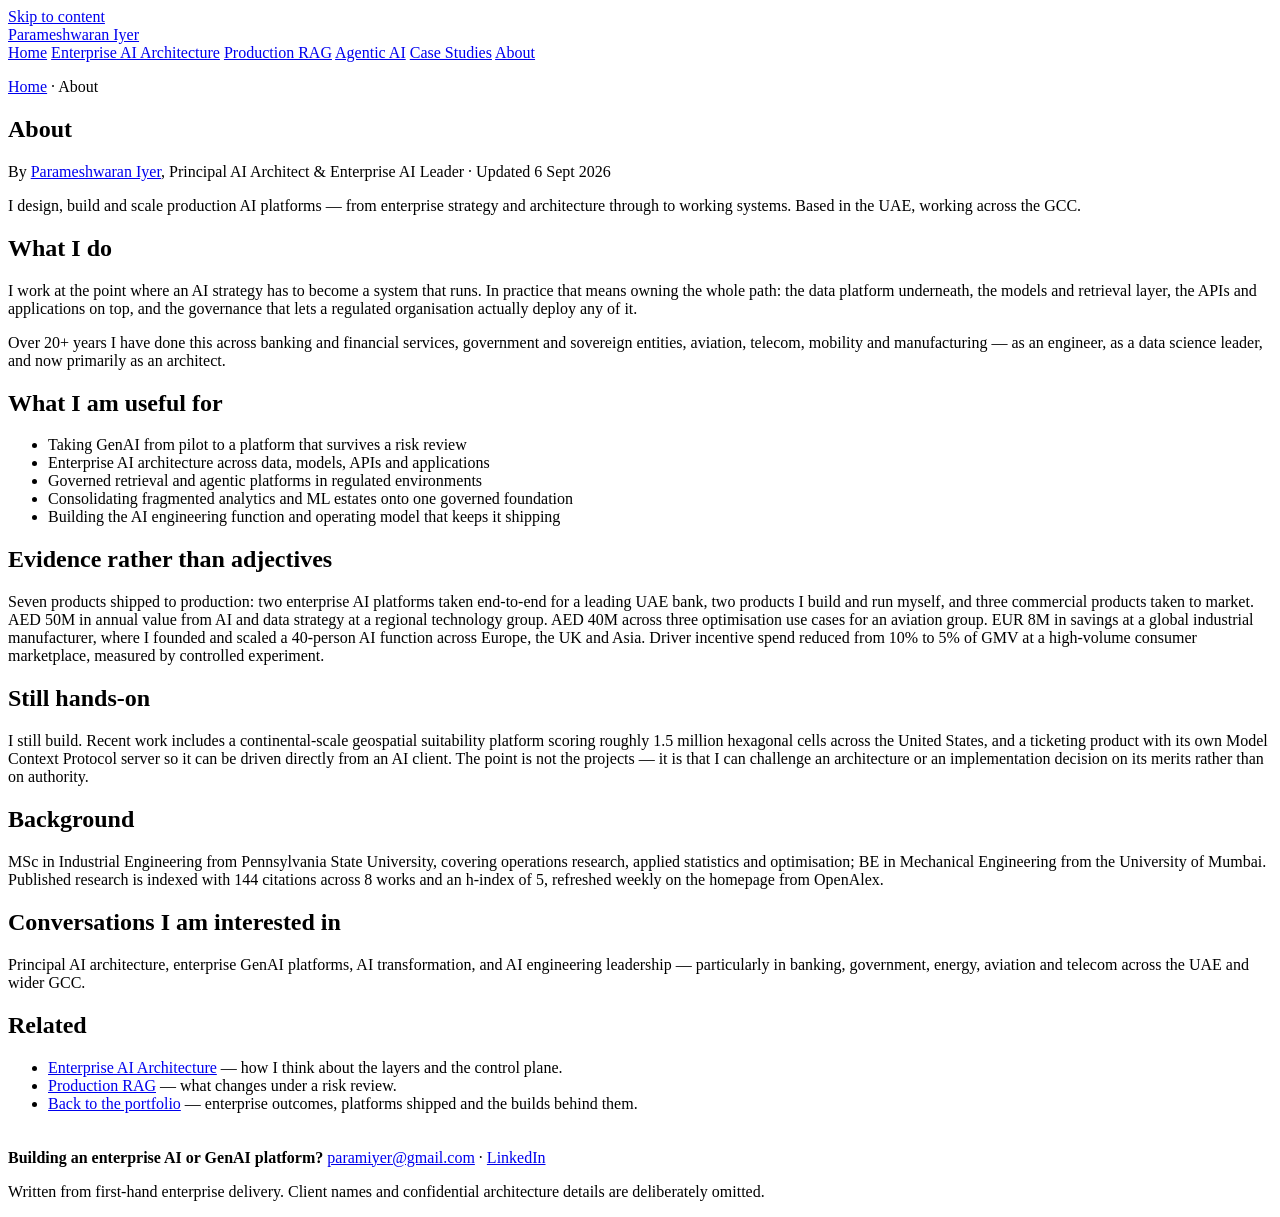
==== about/index.html @ d6b4d466 "fix: separate the venture from personal builds, and stop worktrees inflating activity Two changes, t" ====
<!DOCTYPE html>
<html lang="en">
<head>
<meta charset="UTF-8">
<title>About Parameshwaran Iyer | Principal AI Architect</title>
<meta name="viewport" content="width=device-width, initial-scale=1">
<meta name="description" content="Parameshwaran Iyer is a Principal AI Architect and Enterprise AI Leader based in the UAE, working across banking, government, aviation, telecom and industrial enterprises in the GCC.">
<link rel="canonical" href="https://paramiyer.github.io/about/">
<meta name="theme-color" content="#0d1117" media="(prefers-color-scheme: dark)">
<meta name="theme-color" content="#f6f8fa" media="(prefers-color-scheme: light)">
<link rel="icon" href="../favicon.svg" type="image/svg+xml">
<link rel="apple-touch-icon" href="../apple-touch-icon.png">
<link rel="stylesheet" href="../styles.css">

<meta property="og:type" content="article">
<meta property="og:site_name" content="Parameshwaran Iyer">
<meta property="og:locale" content="en_GB">
<meta property="og:url" content="https://paramiyer.github.io/about/">
<meta property="og:title" content="About Parameshwaran Iyer">
<meta property="og:description" content="Parameshwaran Iyer is a Principal AI Architect and Enterprise AI Leader based in the UAE, working across banking, government, aviation, telecom and industrial enterprises in the GCC.">
<meta property="og:image" content="https://paramiyer.github.io/og-image.png">
<meta name="twitter:card" content="summary_large_image">
<meta name="twitter:title" content="About Parameshwaran Iyer">
<meta name="twitter:description" content="Parameshwaran Iyer is a Principal AI Architect and Enterprise AI Leader based in the UAE, working across banking, government, aviation, telecom and industrial enterprises in the GCC.">
<meta name="twitter:image" content="https://paramiyer.github.io/og-image.png">

<script type="application/ld+json">
{
  "@context": "https://schema.org",
  "@graph": [
    {
      "@type": "AboutPage",
      "@id": "https://paramiyer.github.io/about/#article",
      "headline": "About Parameshwaran Iyer",
      "description": "Parameshwaran Iyer is a Principal AI Architect and Enterprise AI Leader based in the UAE, working across banking, government, aviation, telecom and industrial enterprises in the GCC.",
      "url": "https://paramiyer.github.io/about/",
      "inLanguage": "en",
      "datePublished": "2026-08-29",
      "dateModified": "6 Sept 2026",
      "author": {
        "@id": "https://paramiyer.github.io/#person"
      },
      "publisher": {
        "@id": "https://paramiyer.github.io/#person"
      },
      "mainEntityOfPage": "https://paramiyer.github.io/about/",
      "about": [
        "Enterprise AI Architecture",
        "AI Platforms",
        "AI Transformation"
      ]
    },
    {
      "@type": "BreadcrumbList",
      "@id": "https://paramiyer.github.io/about/#breadcrumbs",
      "itemListElement": [
        {
          "@type": "ListItem",
          "position": 1,
          "name": "Home",
          "item": "https://paramiyer.github.io/"
        },
        {
          "@type": "ListItem",
          "position": 2,
          "name": "About",
          "item": "https://paramiyer.github.io/about/"
        }
      ]
    }
  ]
}
</script>
</head>
<body>
<a class="skip" href="#main">Skip to content</a>
<nav class="nav" aria-label="Primary">
  <a class="nav-brand" href="../">Parameshwaran Iyer</a>
  <div class="nav-links">
    <a href="../">Home</a>
    <a href="../enterprise-ai-architecture/">Enterprise AI Architecture</a>
    <a href="../enterprise-rag/">Production RAG</a>
    <a href="../agentic-ai/">Agentic AI</a>
    <a href="../case-studies/">Case Studies</a>
    <a href="../about/" aria-current="page">About</a>
  </div>
</nav>
<div class="wrap">
<main id="main">
<article class="article">
  <p class="crumbs"><a href="../">Home</a> · About</p>
  <h1>About</h1>
  <p class="byline">By <a href="../about/">Parameshwaran Iyer</a>, Principal AI Architect &amp; Enterprise AI Leader · Updated 6 Sept 2026</p>

  <div class="answer">
    <p>I design, build and scale production AI platforms — from enterprise strategy and
    architecture through to working systems. Based in the UAE, working across the GCC.</p>
  </div>

  <h2>What I do</h2>
  <p>I work at the point where an AI strategy has to become a system that runs. In
  practice that means owning the whole path: the data platform underneath, the models and
  retrieval layer, the APIs and applications on top, and the governance that lets a
  regulated organisation actually deploy any of it.</p>
  <p>Over 20+ years I have done this across banking and financial services, government and
  sovereign entities, aviation, telecom, mobility and manufacturing — as an engineer, as a
  data science leader, and now primarily as an architect.</p>

  <h2>What I am useful for</h2>
  <ul>
    <li>Taking GenAI from pilot to a platform that survives a risk review</li>
    <li>Enterprise AI architecture across data, models, APIs and applications</li>
    <li>Governed retrieval and agentic platforms in regulated environments</li>
    <li>Consolidating fragmented analytics and ML estates onto one governed foundation</li>
    <li>Building the AI engineering function and operating model that keeps it shipping</li>
  </ul>

  <h2>Evidence rather than adjectives</h2>
  <p>Seven products shipped to production: two enterprise AI platforms taken end-to-end for a leading UAE bank, two products I build and run myself, and three commercial products taken to market.
  AED 50M in annual value from AI and data strategy at a regional technology group. AED
  40M across three optimisation use cases for an aviation group. EUR 8M in savings at a
  global industrial manufacturer, where I founded and scaled a 40-person AI function
  across Europe, the UK and Asia. Driver incentive spend reduced from 10% to 5% of GMV at
  a high-volume consumer marketplace, measured by controlled experiment.</p>

  <h2>Still hands-on</h2>
  <p>I still build. Recent work includes a continental-scale geospatial suitability
  platform scoring roughly 1.5 million hexagonal cells across the United States, and a
  ticketing product with its own Model Context Protocol server so it can be driven
  directly from an AI client. The point is not the projects — it is that I can challenge
  an architecture or an implementation decision on its merits rather than on authority.</p>

  <h2>Background</h2>
  <p>MSc in Industrial Engineering from Pennsylvania State University, covering operations
  research, applied statistics and optimisation; BE in Mechanical Engineering from the
  University of Mumbai. Published research is indexed with 144 citations across 8 works
  and an h-index of 5, refreshed weekly on the homepage from OpenAlex.</p>

  <h2>Conversations I am interested in</h2>
  <p>Principal AI architecture, enterprise GenAI platforms, AI transformation, and AI
  engineering leadership — particularly in banking, government, energy, aviation and
  telecom across the UAE and wider GCC.</p>

  <div class="related">
    <h2>Related</h2>
    <ul>
      <li><a href="../enterprise-ai-architecture/">Enterprise AI Architecture</a> — how I think about the layers and the control plane.</li>
      <li><a href="../enterprise-rag/">Production RAG</a> — what changes under a risk review.</li>
      <li><a href="../">Back to the portfolio</a> — enterprise outcomes, platforms shipped and the builds behind them.</li>
    </ul>
  </div>
  <p style="margin-top:36px"><strong>Building an enterprise AI or GenAI platform?</strong>
  <a href="mailto:paramiyer@gmail.com">paramiyer@gmail.com</a> ·
  <a href="https://www.linkedin.com/in/parameshwaran-iyer-790b2131/" target="_blank" rel="noopener">LinkedIn</a></p>
</article>
</main>
</div>
<footer class="wrap">
  <p>Written from first-hand enterprise delivery. Client names and confidential
  architecture details are deliberately omitted.</p>
</footer>
</body>
</html>
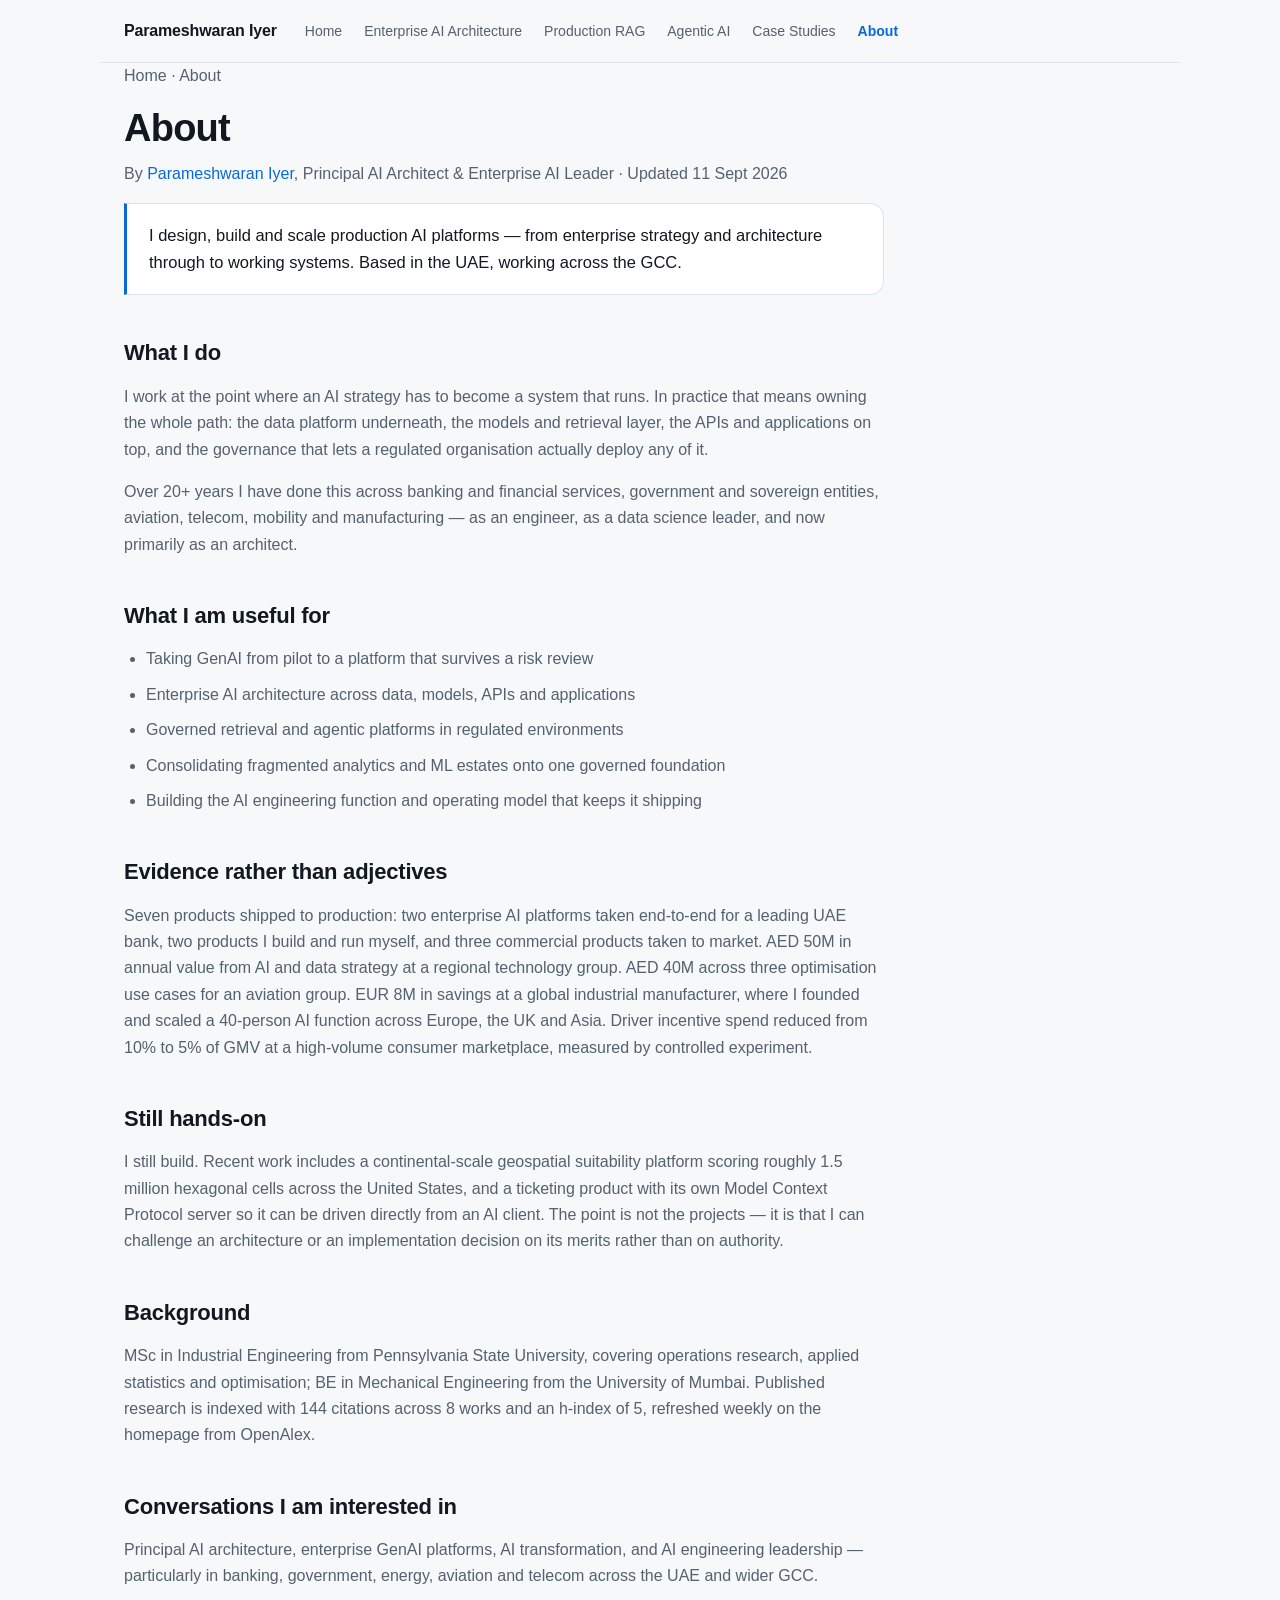
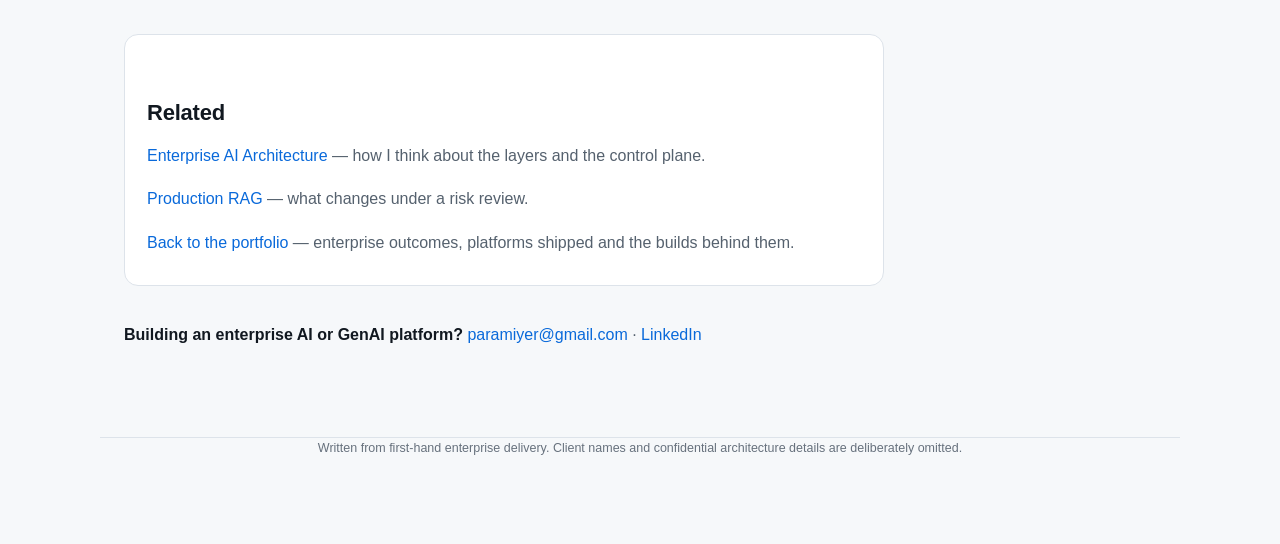
==== commit 9b21d641: "feat: add the GA4 measurement tag Google tag G-3Z5VGCH78G, added in both places a page can come from" ====
--- a/about/index.html
+++ b/about/index.html
@@ -2,6 +2,14 @@
 <html lang="en">
 <head>
 <meta charset="UTF-8">
+<!-- Google tag (gtag.js) -->
+<script async src="https://www.googletagmanager.com/gtag/js?id=G-3Z5VGCH78G"></script>
+<script>
+  window.dataLayer = window.dataLayer || [];
+  function gtag(){dataLayer.push(arguments);}
+  gtag('js', new Date());
+  gtag('config', 'G-3Z5VGCH78G');
+</script>
 <title>About Parameshwaran Iyer | Principal AI Architect</title>
 <meta name="viewport" content="width=device-width, initial-scale=1">
 <meta name="description" content="Parameshwaran Iyer is a Principal AI Architect and Enterprise AI Leader based in the UAE, working across banking, government, aviation, telecom and industrial enterprises in the GCC.">
@@ -36,7 +44,7 @@
       "url": "https://paramiyer.github.io/about/",
       "inLanguage": "en",
       "datePublished": "2026-08-29",
-      "dateModified": "6 Sept 2026",
+      "dateModified": "11 Sept 2026",
       "author": {
         "@id": "https://paramiyer.github.io/#person"
       },
@@ -90,7 +98,7 @@
 <article class="article">
   <p class="crumbs"><a href="../">Home</a> · About</p>
   <h1>About</h1>
-  <p class="byline">By <a href="../about/">Parameshwaran Iyer</a>, Principal AI Architect &amp; Enterprise AI Leader · Updated 6 Sept 2026</p>
+  <p class="byline">By <a href="../about/">Parameshwaran Iyer</a>, Principal AI Architect &amp; Enterprise AI Leader · Updated 11 Sept 2026</p>
 
   <div class="answer">
     <p>I design, build and scale production AI platforms — from enterprise strategy and
--- a/styles.css
+++ b/styles.css
@@ -0,0 +1,322 @@
+:root{
+  --bg:#0d1117; --panel:#161b22; --panel-2:#1c2129; --line:#272e38;
+  --text:#e6edf3; --muted:#9aa7b4; --dim:#7d8998;
+  --accent:#58a6ff; --accent-soft:rgba(88,166,255,.12);
+  --good:#3fb950;
+  --radius:14px;
+  --maxw:1080px;
+}
+@media (prefers-color-scheme: light){
+  :root{
+    --bg:#f6f8fa; --panel:#ffffff; --panel-2:#f2f5f8; --line:#dde3ea;
+    --text:#111820; --muted:#55616e; --dim:#67717d;
+    --accent:#0969da; --accent-soft:rgba(9,105,218,.09);
+    --good:#1a7f37;
+  }
+}
+*{box-sizing:border-box}
+html{-webkit-text-size-adjust:100%}
+body{
+  margin:0; background:var(--bg); color:var(--text);
+  font-family:-apple-system,BlinkMacSystemFont,"Segoe UI",Inter,Roboto,Helvetica,Arial,sans-serif;
+  line-height:1.65; font-size:16px;
+  -webkit-font-smoothing:antialiased;
+}
+.wrap{max-width:var(--maxw); margin:0 auto; padding:0 24px 72px}
+.skip{
+  position:absolute; left:-9999px; top:0; background:var(--panel); color:var(--text);
+  padding:10px 16px; border:1px solid var(--line); border-radius:0 0 8px 0; z-index:10;
+}
+.skip:focus{left:0}
+a{color:var(--accent); text-decoration:none}
+a:hover{text-decoration:underline}
+a:focus-visible,.chip:focus-visible{outline:2px solid var(--accent); outline-offset:3px; border-radius:4px}
+
+/* ── header ─────────────────────────────────────────── */
+header{padding:40px 0 30px; text-align:center}
+.avatar{
+  width:108px; height:108px; border-radius:50%; object-fit:cover;
+  border:3px solid var(--line); margin-bottom:14px;
+}
+h1{margin:0 0 6px; font-size:clamp(30px,5vw,44px); letter-spacing:-.02em; font-weight:700}
+.tagline{margin:0 0 18px; color:var(--muted); font-size:clamp(15px,2.2vw,19px); font-weight:500}
+.badge{
+  display:inline-flex; align-items:center; gap:8px; flex-wrap:wrap; justify-content:center;
+  background:var(--accent-soft); border:1px solid var(--line);
+  color:var(--muted); border-radius:999px;
+  padding:7px 16px; font-size:12.5px; letter-spacing:.01em;
+}
+.badge strong{color:var(--text); font-weight:650}
+.badge .pulse{
+  width:7px; height:7px; border-radius:50%; background:var(--good);
+  box-shadow:0 0 0 0 rgba(63,185,80,.5); animation:pulse 2.6s infinite;
+}
+@keyframes pulse{
+  0%{box-shadow:0 0 0 0 rgba(63,185,80,.5)}
+  70%{box-shadow:0 0 0 7px rgba(63,185,80,0)}
+  100%{box-shadow:0 0 0 0 rgba(63,185,80,0)}
+}
+.hero-line{
+  max-width:640px; margin:0 auto 16px; color:var(--muted);
+  font-size:clamp(14.5px,1.9vw,16.5px); line-height:1.6;
+}
+.refreshed{color:var(--dim)}
+
+/* ── sections ───────────────────────────────────────── */
+section{margin-top:52px}
+main > section:first-child{margin-top:34px}
+h2{
+  font-size:13px; text-transform:uppercase; letter-spacing:.13em;
+  color:var(--muted); font-weight:700; margin:0 0 20px;
+  padding-bottom:10px; border-bottom:1px solid var(--line);
+}
+h3{margin:0 0 6px; font-size:16px; font-weight:650; letter-spacing:-.01em}
+p{margin:0 0 14px}
+.lead{font-size:17.5px; color:var(--text)}
+
+/* ── metric tiles ───────────────────────────────────── */
+.metrics{display:grid; grid-template-columns:repeat(4,1fr); gap:14px}
+.metric{
+  background:var(--panel); border:1px solid var(--line); border-radius:var(--radius);
+  padding:20px 18px; text-align:left;
+}
+.metric-v{
+  font-size:clamp(24px,3.4vw,33px); font-weight:700; letter-spacing:-.03em;
+  font-variant-numeric:tabular-nums; line-height:1.15; color:var(--text);
+}
+.metric-l{font-size:13.5px; color:var(--muted); margin-top:6px; line-height:1.4}
+.metric-src{
+  margin-top:12px; font-size:10.5px; letter-spacing:.07em; text-transform:uppercase;
+  color:var(--dim); display:inline-flex; align-items:center; gap:5px;
+}
+.metric-src::before{content:""; width:6px; height:6px; border-radius:50%; background:var(--dim)}
+.metric-src--live::before{background:var(--good)}
+.metric-src--product::before{background:var(--accent)}
+
+/* ── capability matrix ──────────────────────────────── */
+.caps{display:grid; grid-template-columns:repeat(2,1fr); gap:14px}
+.cap{background:var(--panel); border:1px solid var(--line); border-radius:var(--radius); padding:20px}
+.cap-name{color:var(--text)}
+.cap-proves{color:var(--muted); font-size:14px; margin:0 0 14px}
+.chips{display:flex; flex-wrap:wrap; gap:8px}
+.chip{
+  display:inline-flex; align-items:center; gap:7px;
+  background:var(--panel-2); border:1px solid var(--line); border-radius:999px;
+  padding:5px 12px; font-size:12.5px; color:var(--text);
+}
+a.chip:hover{border-color:var(--accent); text-decoration:none}
+.chip--private{color:var(--muted); border-style:dashed}
+.dot{width:9px; height:9px; border-radius:50%; display:inline-block; flex:none}
+.tag-private{
+  font-size:10.5px; letter-spacing:.06em; text-transform:uppercase;
+  color:var(--dim); border:1px dashed var(--line); border-radius:999px; padding:1px 7px;
+}
+
+/* ── project cards ──────────────────────────────────── */
+.cards{display:grid; grid-template-columns:repeat(2,1fr); gap:14px}
+.card{
+  background:var(--panel); border:1px solid var(--line); border-radius:var(--radius);
+  padding:20px; position:relative;
+}
+.card--flagship{border-color:color-mix(in srgb,var(--accent) 40%,var(--line))}
+.card-t a{color:var(--text)}
+.card-t a:hover{color:var(--accent)}
+.card-d{color:var(--muted); font-size:14px; margin:6px 0 14px}
+.card-m{display:flex; align-items:center; gap:8px; flex-wrap:wrap; font-size:12.5px; color:var(--dim)}
+.sep{opacity:.5}
+
+/* ── language bar ───────────────────────────────────── */
+.langbar{display:flex; height:12px; border-radius:999px; overflow:hidden; border:1px solid var(--line)}
+.seg{display:block; height:100%}
+.langkey{
+  list-style:none; padding:0; margin:16px 0 0;
+  display:flex; flex-wrap:wrap; gap:8px 22px; font-size:13px; color:var(--muted);
+}
+.langkey li{display:flex; align-items:center; gap:7px}
+.pct{color:var(--dim); font-variant-numeric:tabular-nums}
+
+/* ── lists ──────────────────────────────────────────── */
+.stack{list-style:none; padding:0; margin:0; display:grid; gap:12px}
+.stack li{
+  background:var(--panel); border:1px solid var(--line); border-radius:var(--radius);
+  padding:16px 18px; font-size:15px;
+}
+.stack .who{color:var(--text); font-weight:650}
+.stack .what{color:var(--muted)}
+.impact{list-style:none; padding:0; margin:0; display:grid; grid-template-columns:repeat(2,1fr); gap:12px}
+.impact li{
+  background:var(--panel); border:1px solid var(--line); border-radius:var(--radius);
+  padding:16px 18px; font-size:14.5px; color:var(--muted);
+}
+.impact b{
+  display:block; color:var(--text); font-size:20px; font-weight:700;
+  letter-spacing:-.02em; font-variant-numeric:tabular-nums; margin-bottom:3px;
+}
+.tags{display:flex; flex-wrap:wrap; gap:8px; padding:0; margin:0; list-style:none}
+.tags li{
+  background:var(--panel); border:1px solid var(--line); border-radius:999px;
+  padding:7px 14px; font-size:13.5px; color:var(--muted);
+}
+.plain{padding-left:20px; margin:0; color:var(--muted)}
+.plain li{margin-bottom:8px}
+.plain strong{color:var(--text)}
+
+/* ── research ───────────────────────────────────────── */
+.figure{
+  background:var(--panel); border:1px solid var(--line); border-radius:var(--radius);
+  padding:22px; text-align:center; margin-top:18px;
+}
+.figure img{max-width:min(520px,100%); height:auto; border-radius:8px}
+.figure figcaption{color:var(--dim); font-size:12.5px; margin-top:12px}
+
+/* ── weekly activity ───────────────────────────────── */
+.activity{
+  background:var(--panel); border:1px solid var(--line); border-radius:var(--radius);
+  padding:20px 22px;
+}
+.act-line{
+  display:flex; flex-wrap:wrap; align-items:baseline; gap:10px;
+  margin:0 0 8px; font-size:15px; color:var(--muted);
+}
+.act-line b{
+  color:var(--text); font-size:24px; font-weight:700;
+  letter-spacing:-.02em; font-variant-numeric:tabular-nums; margin-right:4px;
+}
+.act-note{margin:0; font-size:12.5px; color:var(--dim); line-height:1.55}
+/* Shown only when the local activity snapshot has aged out and the figures fall
+   back to public repositories. Deliberately legible rather than a faint footnote:
+   its whole purpose is to stop a much smaller number reading as the full picture. */
+.act-stale{margin:8px 0 0; padding:8px 10px; font-size:12.5px; line-height:1.55;
+  border-left:3px solid var(--warn, #b06f00); background:var(--warn-bg, rgba(176,111,0,.08));
+  border-radius:0 4px 4px 0}
+@media (prefers-color-scheme:dark){
+  .act-stale{border-left-color:#d69a3a; background:rgba(214,154,58,.10)}
+}
+:root[data-theme="dark"] .act-stale{border-left-color:#d69a3a; background:rgba(214,154,58,.10)}
+:root[data-theme="light"] .act-stale{border-left-color:#b06f00; background:rgba(176,111,0,.08)}
+
+/* ── citation chart ─────────────────────────────────── */
+.citebox{
+  background:var(--panel); border:1px solid var(--line); border-radius:var(--radius);
+  padding:22px; margin-top:18px;
+}
+.citestats{
+  display:flex; flex-wrap:wrap; gap:10px 30px; margin-bottom:18px;
+  font-size:13.5px; color:var(--muted);
+}
+.citestats b{
+  color:var(--text); font-size:22px; font-weight:700; letter-spacing:-.02em;
+  font-variant-numeric:tabular-nums; margin-right:6px;
+}
+.chart{width:100%; height:auto; display:block; overflow:visible}
+.cbar{fill:var(--accent); opacity:.85; transition:opacity .15s}
+.cbar:hover{opacity:1}
+.cgrid{stroke:var(--line); stroke-width:1}
+.cax{fill:var(--dim); font-size:10.5px; font-family:inherit}
+.citenote{color:var(--dim); font-size:12.5px; margin:16px 0 0; line-height:1.55}
+
+/* ── footer ─────────────────────────────────────────── */
+footer{
+  margin-top:64px; padding-top:24px; border-top:1px solid var(--line);
+  text-align:center; color:var(--dim); font-size:12.5px;
+}
+
+/* ── responsive ─────────────────────────────────────── */
+@media (max-width:820px){
+  .metrics{grid-template-columns:repeat(2,1fr)}
+  .caps,.cards,.impact{grid-template-columns:1fr}
+}
+@media (max-width:460px){
+  .metrics{grid-template-columns:1fr}
+  header{padding:44px 0 28px}
+}
+
+/* ── motion / print ─────────────────────────────────── */
+@media (prefers-reduced-motion:reduce){
+  *,*::before,*::after{animation:none!important; transition:none!important}
+}
+@media print{
+  :root{--bg:#fff;--panel:#fff;--panel-2:#fff;--line:#ccc;--text:#000;--muted:#333;--dim:#555;--accent:#000}
+  body{font-size:11pt}
+  .badge .pulse,.avatar{display:none}
+  .metric,.cap,.card,.stack li,.impact li,.figure{break-inside:avoid}
+  a[href^="http"]::after{content:" (" attr(href) ")"; font-size:8pt; color:#555}
+  section{margin-top:22px}
+}
+
+/* ── primary navigation (multi-page) ────────────────── */
+.nav{
+  display:flex; flex-wrap:wrap; align-items:center; gap:12px 28px;
+  max-width:var(--maxw); margin:0 auto; padding:18px 24px;
+  border-bottom:1px solid var(--line);
+}
+.nav-brand{color:var(--text); font-weight:650; letter-spacing:-.01em}
+.nav-brand:hover{text-decoration:none; color:var(--accent)}
+.nav-links{display:flex; flex-wrap:wrap; gap:8px 22px; font-size:14px}
+.nav-links a{color:var(--muted)}
+.nav-links a:hover,.nav-links a[aria-current="page"]{color:var(--accent); text-decoration:none}
+.nav-links a[aria-current="page"]{font-weight:650}
+
+/* ── long-form article pages ────────────────────────── */
+.article{max-width:760px}
+.article h2{margin-top:44px}
+.article h3{margin:30px 0 8px; font-size:17.5px; color:var(--text)}
+.article p,.article li{color:var(--muted); font-size:16px}
+.article p{margin:0 0 16px}
+.article ul,.article ol{padding-left:22px; margin:0 0 18px}
+.article li{margin-bottom:9px}
+.article strong{color:var(--text); font-weight:650}
+.article .answer{
+  background:var(--panel); border:1px solid var(--line); border-left:3px solid var(--accent);
+  border-radius:0 var(--radius) var(--radius) 0; padding:18px 22px; margin:0 0 26px;
+}
+.article .answer p{margin:0; color:var(--text); font-size:16.5px}
+.article table{border-collapse:collapse; width:100%; margin:0 0 22px; font-size:14.5px}
+.article th,.article td{
+  border:1px solid var(--line); padding:10px 13px; text-align:left; vertical-align:top; color:var(--muted);
+}
+.article th{color:var(--text); font-weight:650; background:var(--panel-2)}
+.byline{color:var(--dim); font-size:13px; margin:0 0 30px}
+.crumbs{color:var(--dim); font-size:13px; margin:0 0 10px}
+.crumbs a{color:var(--muted)}
+.related{
+  background:var(--panel); border:1px solid var(--line); border-radius:var(--radius);
+  padding:20px 22px; margin-top:44px;
+}
+.related h2{margin:0 0 12px; border:0; padding:0}
+.related ul{list-style:none; padding:0; margin:0; display:grid; gap:8px}
+
+/* Long-form overrides: the homepage h2 style is a small-caps section label,
+   which reads as shouting inside article prose. */
+.article h1{font-size:clamp(28px,3.6vw,38px); line-height:1.18; margin-bottom:10px}
+.article h2{
+  font-size:22px; text-transform:none; letter-spacing:-.01em;
+  color:var(--text); border-bottom:0; padding-bottom:0; margin:40px 0 12px;
+}
+
+/* ── architecture diagrams ──────────────────────────── */
+.diagram{
+  margin:26px 0; padding:20px 18px; background:var(--panel);
+  border:1px solid var(--line); border-radius:var(--radius); overflow-x:auto;
+}
+.diagram svg{width:100%; min-width:560px; height:auto; color:var(--muted)}
+.diagram figcaption{margin-top:14px; font-size:13px; color:var(--dim); line-height:1.55}
+.d-box rect{fill:var(--panel-2); stroke:var(--line); stroke-width:1.5}
+.d-text text{fill:var(--text); font-size:13px; font-family:inherit; text-anchor:middle}
+.d-note text{fill:var(--dim); font-size:11.5px; font-family:inherit; text-anchor:middle}
+.d-line path{stroke:var(--muted); stroke-width:1.5; fill:none}
+
+/* ── grouped products ───────────────────────────────── */
+.products .pgroup{
+  display:flex; align-items:baseline; gap:10px;
+  margin:26px 0 10px; font-size:14px; color:var(--text); font-weight:650;
+}
+.products .pgroup:first-child{margin-top:0}
+.products .pcount{
+  font-size:11px; color:var(--dim); border:1px solid var(--line);
+  border-radius:999px; padding:1px 8px; font-variant-numeric:tabular-nums;
+}
+.products .pnote{
+  margin:26px 0 0; padding-top:16px; border-top:1px solid var(--line);
+  font-size:13px; color:var(--dim); line-height:1.6;
+}
